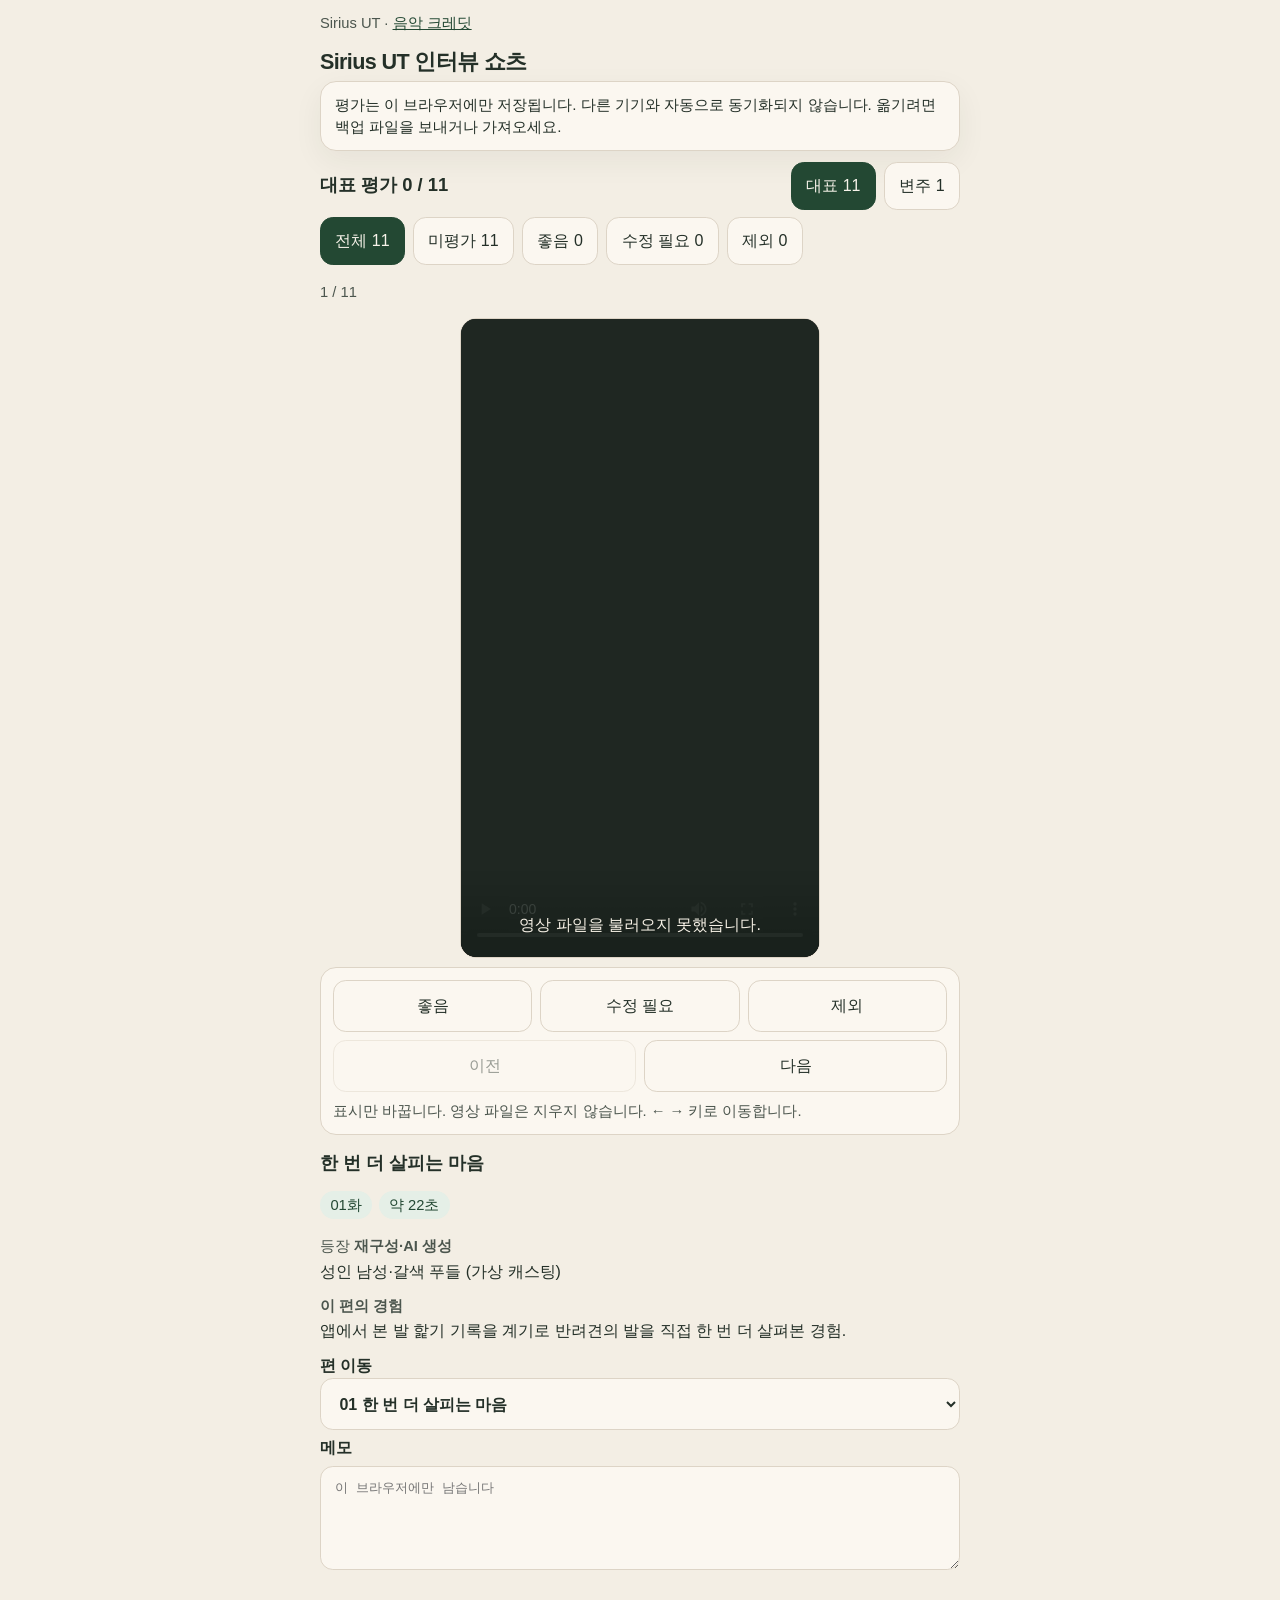
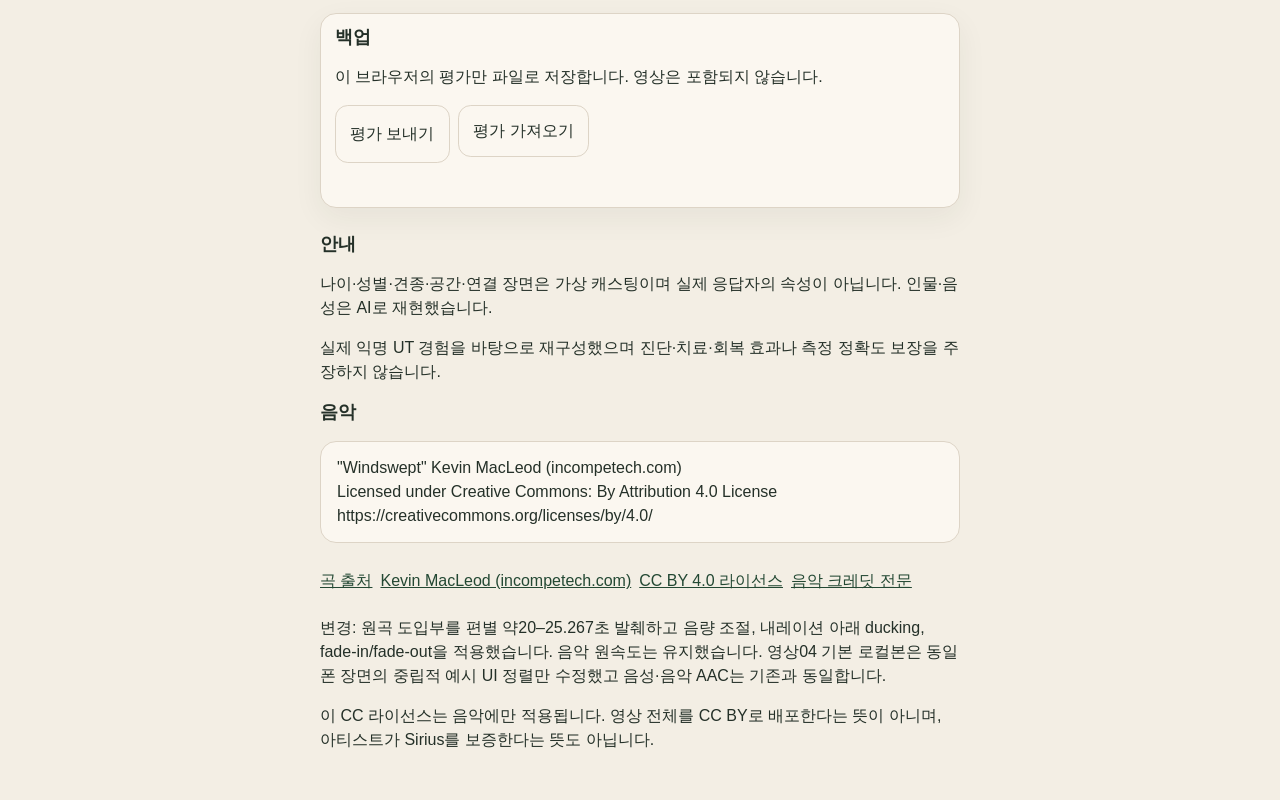
==== index.html @ 9a5b9e8a "Add a static Korean page for reviewing the Sirius UT shorts. Play the 11 representative cuts in the " ====
<!DOCTYPE html>
<html lang="ko">
<head>
  <meta charset="utf-8">
  <meta name="viewport" content="width=device-width, initial-scale=1, viewport-fit=cover">
  <title>시리우스 영상 리뷰</title>
  <meta name="description" content="Sirius UT 인터뷰 쇼츠를 보고 좋음, 수정 필요, 제외로 구분합니다. 평가는 이 브라우저에만 저장됩니다.">
  <link rel="stylesheet" href="css/styles.css">
</head>
<body>
  <a class="skip" href="#player">영상으로 건너뛰기</a>
  <header class="wrap top">
    <p class="eyebrow">Sirius UT · <a href="credits.html">음악 크레딧</a></p>
    <h1 id="product-title">Sirius UT 인터뷰 쇼츠</h1>
    <p class="notice" role="note">평가는 이 브라우저에만 저장됩니다. 다른 기기와 자동으로 동기화되지 않습니다. 옮기려면 백업 파일을 보내거나 가져오세요.</p>
  </header>
  <p id="catalog-error" class="banner wrap" role="alert" hidden></p>
  <main class="wrap">
    <div class="toolbar">
      <h2 id="progress-count">대표 평가 0 / 0</h2>
      <div class="scopes" role="group" aria-label="영상 목록">
        <button type="button" id="scope-representative" aria-pressed="true">대표</button>
        <button type="button" id="scope-variants" aria-pressed="false">변주</button>
      </div>
    </div>
    <div id="filters" class="filters" role="group" aria-label="상태 필터"></div>
    <section class="viewer" aria-labelledby="video-title">
      <p id="position" class="position">0 / 0</p>
      <div class="stage">
        <video id="player" controls playsinline webkit-playsinline preload="metadata"></video>
        <p id="stage-empty" class="stage-empty" hidden>영상을 준비 중입니다.</p>
        <p id="file-error" class="file-error" hidden>영상 파일을 불러오지 못했습니다.</p>
      </div>
      <div class="dock">
        <div id="ratings" class="ratings" role="group" aria-label="평가"></div>
        <div class="nav">
          <button type="button" id="prev">이전</button>
          <button type="button" id="next">다음</button>
        </div>
        <p class="dock-note">표시만 바꿉니다. 영상 파일은 지우지 않습니다. ← → 키로 이동합니다.</p>
      </div>
      <h2 id="video-title">영상을 준비하고 있습니다</h2>
      <p id="badges" class="badges"></p>
      <p class="cast-label">등장 <strong>재구성·AI 생성</strong></p>
      <p id="cast-note"></p>
      <h3 class="cast-label">이 편의 경험</h3>
      <p id="experience"></p>
      <button type="button" id="variant-jump" hidden>햇살 편 보기</button>
      <label for="jump">편 이동
        <select id="jump"></select>
      </label>
      <label for="memo">메모</label>
      <textarea id="memo" maxlength="2000" autocomplete="off" placeholder="이 브라우저에만 남습니다"></textarea>
      <p id="empty-filter" hidden>이 상태의 영상이 없습니다. 다른 필터를 고르세요.</p>
      <p id="live" class="visually-hidden" aria-live="polite"></p>
    </section>
    <section class="backup panel" aria-labelledby="backup-heading">
      <h2 id="backup-heading">백업</h2>
      <p>이 브라우저의 평가만 파일로 저장합니다. 영상은 포함되지 않습니다.</p>
      <div class="backup-actions">
        <button type="button" id="export">평가 보내기</button>
        <label class="file-btn">평가 가져오기
          <input id="import" type="file" accept="application/json,.json">
        </label>
      </div>
      <p id="backup-message" role="status"></p>
    </section>
  </main>
  <footer class="colophon">
    <h2>안내</h2>
    <p id="casting-notice">나이·성별·견종·공간·연결 장면은 가상 캐스팅이며 실제 응답자의 속성이 아닙니다. 인물·음성은 AI로 재현했습니다.</p>
    <p id="factual-notice">실제 익명 UT 경험을 바탕으로 재구성했으며 진단·치료·회복 효과나 측정 정확도 보장을 주장하지 않습니다.</p>
    <h2>음악</h2>
    <p class="credit-required">"Windswept" Kevin MacLeod (incompetech.com)
Licensed under Creative Commons: By Attribution 4.0 License
https://creativecommons.org/licenses/by/4.0/</p>
    <ul class="credit-links">
      <li><a href="https://incompetech.com/music/royalty-free/index.html?isrc=USUAN1100757">곡 출처</a></li>
      <li><a href="https://incompetech.com/">Kevin MacLeod (incompetech.com)</a></li>
      <li><a href="https://creativecommons.org/licenses/by/4.0/">CC BY 4.0 라이선스</a></li>
      <li><a href="credits.html">음악 크레딧 전문</a></li>
    </ul>
    <p>변경: 원곡 도입부를 편별 약20–25.267초 발췌하고 음량 조절, 내레이션 아래 ducking, fade-in/fade-out을 적용했습니다. 음악 원속도는 유지했습니다. 영상04 기본 로컬본은 동일 폰 장면의 중립적 예시 UI 정렬만 수정했고 음성·음악 AAC는 기존과 동일합니다.</p>
    <p>이 CC 라이선스는 음악에만 적용됩니다. 영상 전체를 CC BY로 배포한다는 뜻이 아니며, 아티스트가 Sirius를 보증한다는 뜻도 아닙니다.</p>
  </footer>
  <script type="module" src="js/app.js"></script>
</body>
</html>
---- css/styles.css ----
:root {
  color-scheme: light;
  --cream: #f3eee4;
  --paper: #fbf7f0;
  --ink: #243028;
  --muted: #4c564e;
  --line: #ddd4c6;
  --sage: #234833;
  --sage-soft: #e5efe7;
  --amber: #6b3f12;
  --amber-soft: #f6ead7;
  --clay: #6a3330;
  --clay-soft: #f6e5e1;
  --stage: #1d2620;
  --focus: #163828;
  --shadow: 0 10px 30px rgba(36, 48, 40, 0.06);
}

* { box-sizing: border-box; }

body {
  margin: 0;
  background: var(--cream);
  color: var(--ink);
  font-family: "Apple SD Gothic Neo", "Noto Sans KR", "Malgun Gothic", sans-serif;
  font-size: 1rem;
  line-height: 1.5;
  padding:
    max(0.75rem, env(safe-area-inset-top))
    max(1rem, env(safe-area-inset-right))
    max(1.5rem, env(safe-area-inset-bottom))
    max(1rem, env(safe-area-inset-left));
}

body.credits-page {
  padding-bottom: max(2rem, env(safe-area-inset-bottom));
}

.wrap {
  width: min(100%, 40rem);
  margin: 0 auto;
}

a { color: var(--sage); }

a:hover { text-decoration-thickness: 2px; }

.skip {
  position: absolute;
  left: 0.75rem;
  top: 0.75rem;
  transform: translateY(-160%);
  background: var(--paper);
  color: var(--ink);
  padding: 0.6rem 0.9rem;
  border-radius: 0.6rem;
  z-index: 5;
}

.skip:focus { transform: none; }

h1, h2, h3, p { margin-top: 0; }

h1 {
  margin-bottom: 0.35rem;
  font-size: 1.35rem;
  line-height: 1.25;
  letter-spacing: -0.03em;
}

h2 { font-size: 1.15rem; line-height: 1.35; }

.eyebrow, .position, .cast-label, .dock-note, .credit-label {
  color: var(--muted);
  font-size: 0.92rem;
}

.notice, .banner, .panel, .credit, .stage {
  border: 1px solid var(--line);
  border-radius: 1rem;
}

.notice, .panel, .credit {
  background: var(--paper);
  box-shadow: var(--shadow);
}

.notice, .banner, .panel { padding: 0.7rem 0.85rem; }

.notice { margin-bottom: 0.65rem; font-size: 0.95rem; }

.banner {
  background: var(--clay-soft);
  color: var(--clay);
}

.toolbar {
  display: flex;
  align-items: center;
  justify-content: space-between;
  gap: 0.5rem;
  margin-bottom: 0.45rem;
}

.toolbar h2 { margin: 0; }

.scopes, .filters, .backup-actions, .nav, .credit-links {
  display: flex;
  flex-wrap: wrap;
  gap: 0.5rem;
}

.scopes { margin: 0; }

.filters { margin-bottom: 0.35rem; }

button, .file-btn, select {
  font: inherit;
  color: var(--ink);
  background: var(--paper);
  border: 1px solid var(--line);
  border-radius: 0.8rem;
  min-height: 3.25rem;
  padding: 0.65rem 0.9rem;
}

button { cursor: pointer; }

button:disabled, select:disabled {
  cursor: not-allowed;
  opacity: 0.45;
}

.chip, .scopes button { min-height: 3rem; flex: 0 0 auto; }

button[aria-pressed="true"] {
  background: var(--sage);
  border-color: var(--sage);
  color: #f7f3ea;
}

.viewer { margin-top: 1rem; }

.stage {
  width: 100%;
  max-width: 22.5rem;
  aspect-ratio: 9 / 16;
  margin: 0.25rem auto 0.6rem;
  background: var(--stage);
  position: relative;
  overflow: hidden;
}

video {
  width: 100%;
  height: 100%;
  object-fit: contain;
  background: var(--stage);
}

video:not([hidden]) { display: block; }

.stage-empty:not([hidden]),
.file-error:not([hidden]) {
  position: absolute;
  inset: 0;
  display: grid;
  place-items: center;
  margin: 0;
  padding: 1.25rem;
  text-align: center;
  color: #f4efe4;
}

.file-error {
  background: rgba(29, 38, 32, 0.88);
  align-content: end;
  padding-bottom: 4.5rem;
}

.badges { display: flex; flex-wrap: wrap; gap: 0.4rem; }

.badge {
  background: var(--sage-soft);
  color: var(--sage);
  border-radius: 999px;
  padding: 0.2rem 0.65rem;
  font-size: 0.92rem;
}

.cast-label { margin-bottom: 0.15rem; }

#cast-note, #experience { margin-bottom: 0.7rem; }

#experience { color: var(--ink); }

#variant-jump { width: 100%; margin-bottom: 0.9rem; }

label { display: block; font-weight: 650; margin-bottom: 0.35rem; }

textarea, select { width: 100%; }

textarea {
  min-height: 6.5rem;
  padding: 0.8rem 0.9rem;
  border-radius: 0.8rem;
  border: 1px solid var(--line);
  background: var(--paper);
  color: var(--ink);
  resize: vertical;
  margin-bottom: 1rem;
}

.backup { margin: 1.25rem 0 1.5rem; }

.file-btn {
  display: inline-flex;
  align-items: center;
  justify-content: center;
}

.file-btn input {
  position: absolute;
  width: 1px;
  height: 1px;
  overflow: hidden;
  clip: rect(0 0 0 0);
}

#backup-message { min-height: 1.4rem; margin: 0.7rem 0 0; }

#backup-message.is-error { color: var(--clay); }

.dock {
  position: static;
  margin: 0 0 1rem;
  padding: 0.75rem;
  background: var(--paper);
  border: 1px solid var(--line);
  border-radius: 1rem;
}

.ratings, .nav { display: grid; gap: 0.5rem; }

.nav { grid-template-columns: 1fr 1fr; margin-top: 0.5rem; }

.rate-good[aria-pressed="true"] { background: var(--sage); border-color: var(--sage); color: #f7f3ea; }
.rate-revise[aria-pressed="true"] { background: var(--amber); border-color: var(--amber); color: #f7f3ea; }
.rate-exclude[aria-pressed="true"] { background: var(--clay); border-color: var(--clay); color: #f7f3ea; }

.dock-note { margin: 0.45rem 0 0; }

.colophon, .credits-main { width: min(100%, 40rem); margin: 0 auto; }

.colophon { padding-bottom: 0.5rem; }

.credit-required {
  white-space: pre-line;
  background: var(--paper);
  border: 1px solid var(--line);
  border-radius: 1rem;
  padding: 0.9rem 1rem;
}

.credit-links { padding: 0; margin: 0 0 0.8rem; list-style: none; }

.credit-links a, .text-link, .credits-main a {
  display: inline-flex;
  align-items: center;
  min-height: 2.75rem;
}

.credit {
  padding: 1rem;
  margin-bottom: 0.8rem;
}

.credit h2 { margin-bottom: 0.4rem; }

blockquote {
  margin: 0.8rem 0 0;
  white-space: pre-line;
  background: var(--sage-soft);
  border-radius: 0.8rem;
  padding: 0.8rem 0.9rem;
}

:focus-visible {
  outline: 3px solid var(--focus);
  outline-offset: 2px;
}

.visually-hidden {
  position: absolute;
  width: 1px;
  height: 1px;
  padding: 0;
  margin: -1px;
  overflow: hidden;
  clip: rect(0 0 0 0);
  white-space: nowrap;
  border: 0;
}

.ratings { grid-template-columns: repeat(3, minmax(0, 1fr)); }

@media (max-width: 379px) {
  h1 { font-size: 1.2rem; }
  .toolbar { flex-wrap: wrap; }
  .scopes { width: 100%; display: grid; grid-template-columns: 1fr 1fr; }
}

@media (prefers-reduced-motion: reduce) {
  * { scroll-behavior: auto !important; }
}
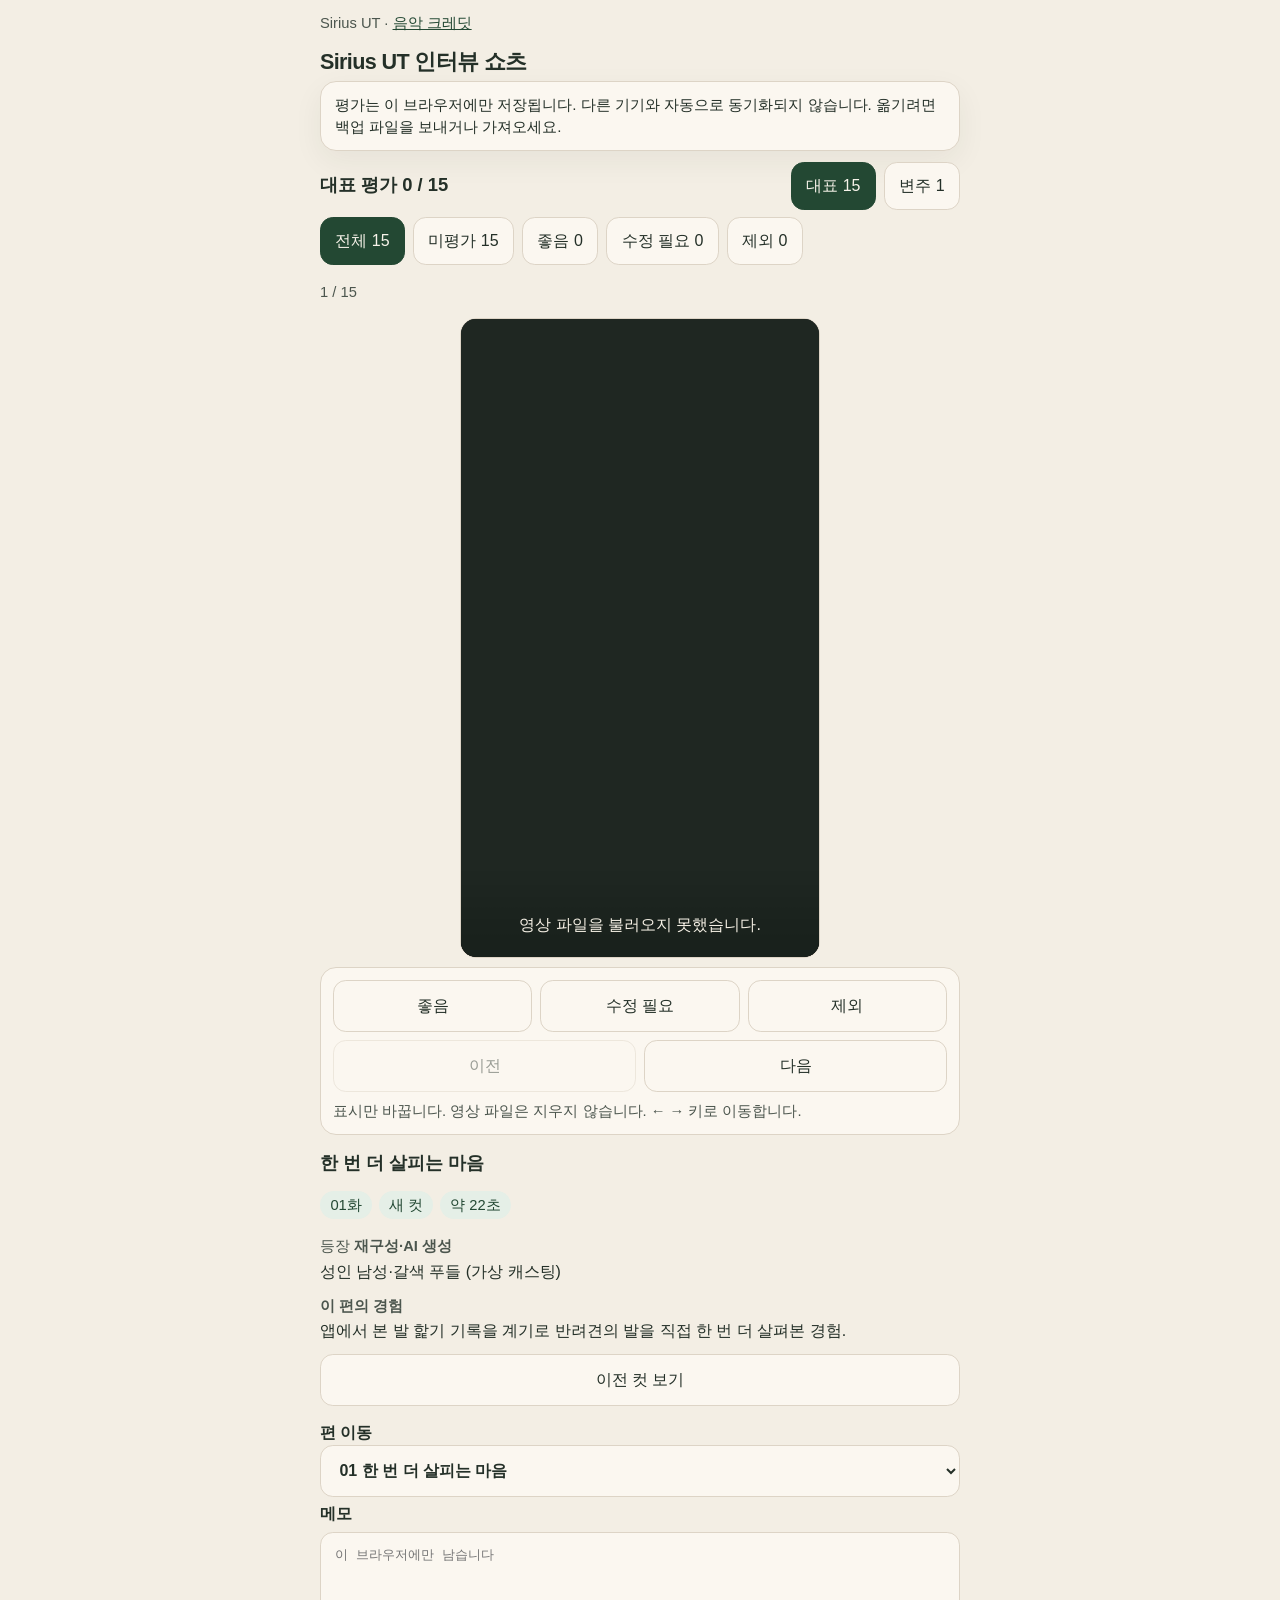
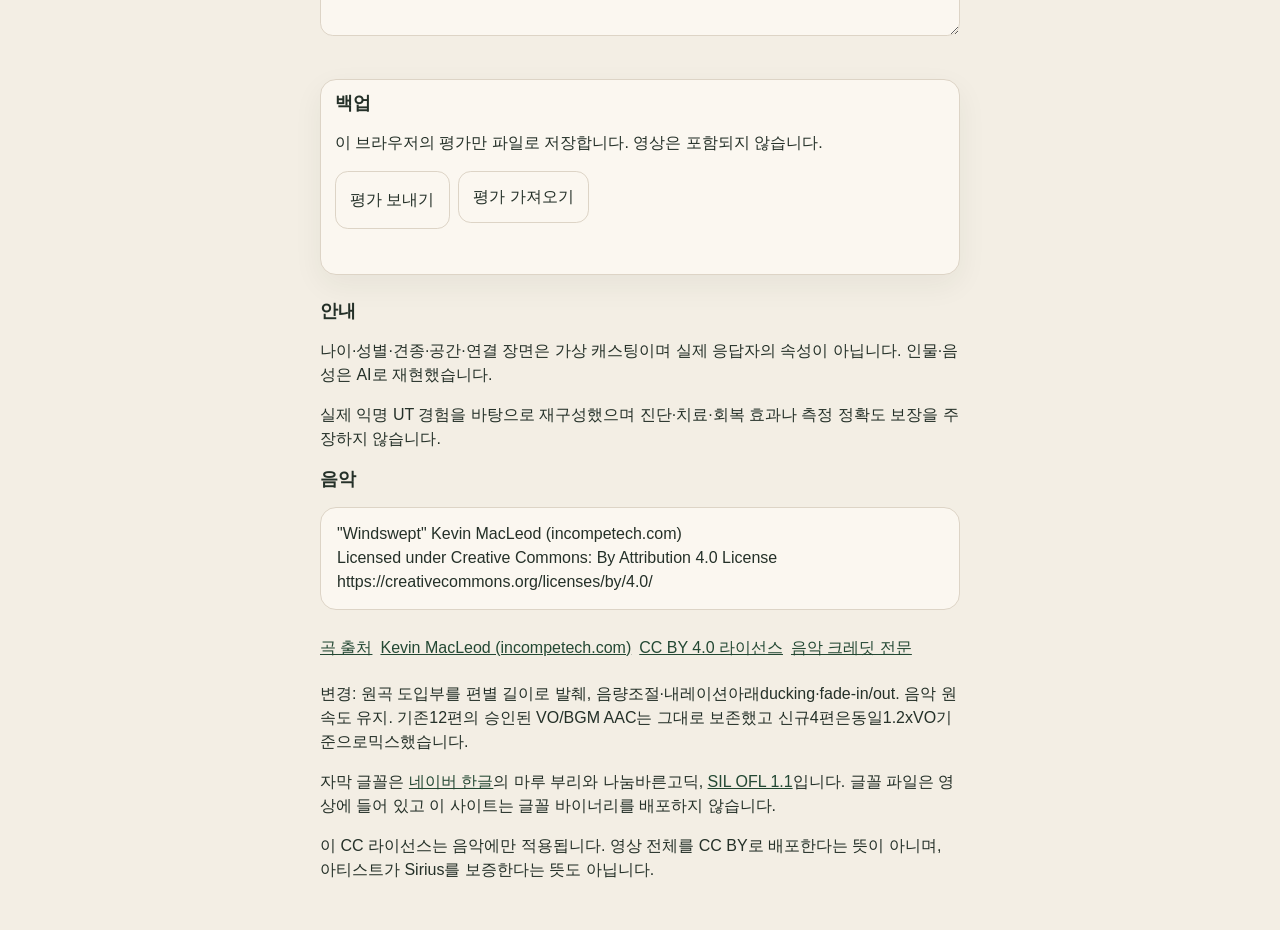
==== commit 7bf547d4: "Refresh the review list with 15 exhibition cuts and the sunlight variant. New versions stay unrated." ====
--- a/index.html
+++ b/index.html
@@ -46,6 +46,7 @@
       <h3 class="cast-label">이 편의 경험</h3>
       <p id="experience"></p>
       <button type="button" id="variant-jump" hidden>햇살 편 보기</button>
+      <button type="button" id="archive-jump" hidden>이전 컷 보기</button>
       <label for="jump">편 이동
         <select id="jump"></select>
       </label>
@@ -80,7 +81,8 @@
       <li><a href="https://creativecommons.org/licenses/by/4.0/">CC BY 4.0 라이선스</a></li>
       <li><a href="credits.html">음악 크레딧 전문</a></li>
     </ul>
-    <p>변경: 원곡 도입부를 편별 약20–25.267초 발췌하고 음량 조절, 내레이션 아래 ducking, fade-in/fade-out을 적용했습니다. 음악 원속도는 유지했습니다. 영상04 기본 로컬본은 동일 폰 장면의 중립적 예시 UI 정렬만 수정했고 음성·음악 AAC는 기존과 동일합니다.</p>
+    <p>변경: 원곡 도입부를 편별 길이로 발췌, 음량조절·내레이션아래ducking·fade-in/out. 음악 원속도 유지. 기존12편의 승인된 VO/BGM AAC는 그대로 보존했고 신규4편은동일1.2xVO기준으로믹스했습니다.</p>
+    <p>자막 글꼴은 <a href="https://hangeul.naver.com/font">네이버 한글</a>의 마루 부리와 나눔바른고딕, <a href="https://help.naver.com/support/contents/contents.help?serviceNo=1074&amp;categoryNo=3497">SIL OFL 1.1</a>입니다. 글꼴 파일은 영상에 들어 있고 이 사이트는 글꼴 바이너리를 배포하지 않습니다.</p>
     <p>이 CC 라이선스는 음악에만 적용됩니다. 영상 전체를 CC BY로 배포한다는 뜻이 아니며, 아티스트가 Sirius를 보증한다는 뜻도 아닙니다.</p>
   </footer>
   <script type="module" src="js/app.js"></script>
--- a/css/styles.css
+++ b/css/styles.css
@@ -194,7 +194,7 @@
 
 #experience { color: var(--ink); }
 
-#variant-jump { width: 100%; margin-bottom: 0.9rem; }
+#variant-jump, #archive-jump { width: 100%; margin-bottom: 0.9rem; }
 
 label { display: block; font-weight: 650; margin-bottom: 0.35rem; }
 
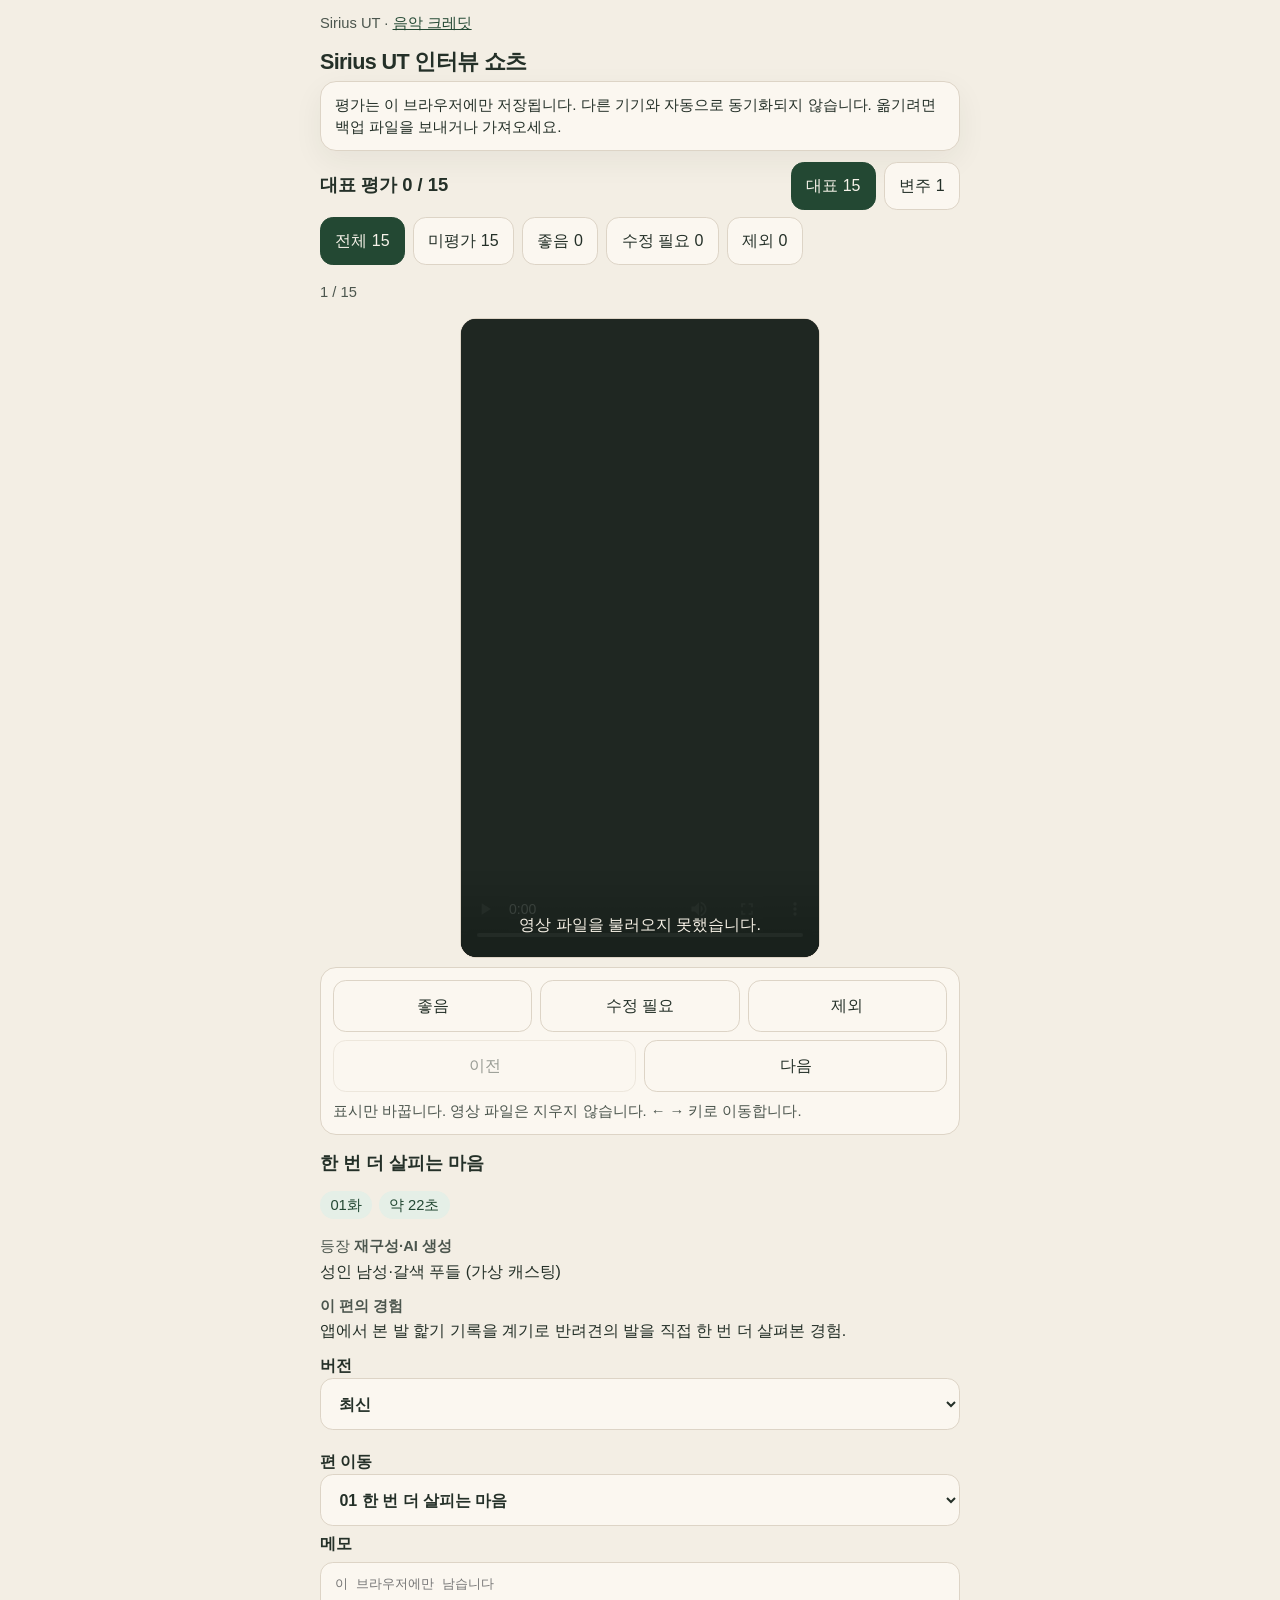
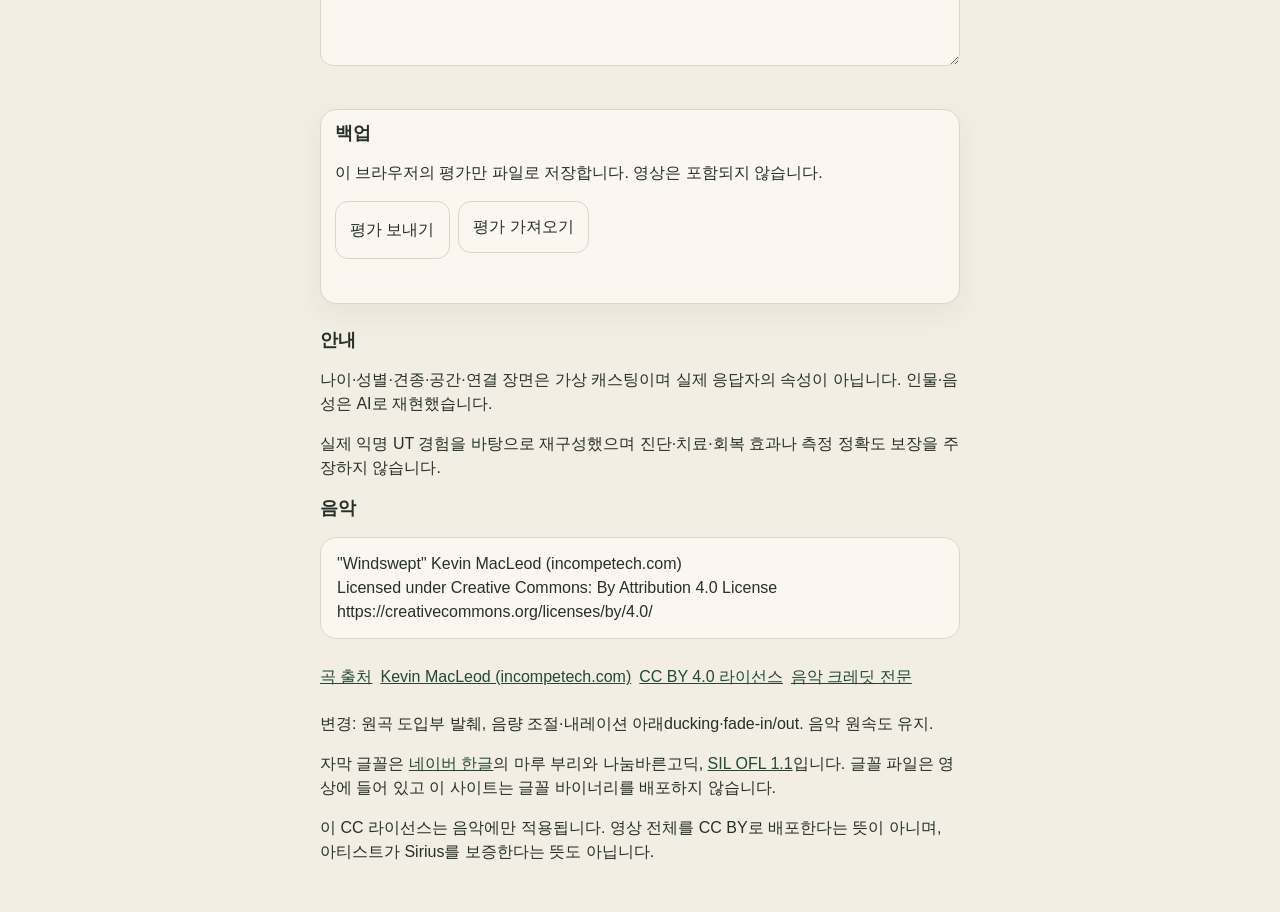
==== commit 831b46e1: "Point the review list at the clean_v3 cuts. The 15 representative shorts and the sunlight variant st" ====
--- a/index.html
+++ b/index.html
@@ -46,7 +46,9 @@
       <h3 class="cast-label">이 편의 경험</h3>
       <p id="experience"></p>
       <button type="button" id="variant-jump" hidden>햇살 편 보기</button>
-      <button type="button" id="archive-jump" hidden>이전 컷 보기</button>
+      <label id="cut-wrap" for="cut" hidden>버전
+        <select id="cut"></select>
+      </label>
       <label for="jump">편 이동
         <select id="jump"></select>
       </label>
@@ -81,7 +83,7 @@
       <li><a href="https://creativecommons.org/licenses/by/4.0/">CC BY 4.0 라이선스</a></li>
       <li><a href="credits.html">음악 크레딧 전문</a></li>
     </ul>
-    <p>변경: 원곡 도입부를 편별 길이로 발췌, 음량조절·내레이션아래ducking·fade-in/out. 음악 원속도 유지. 기존12편의 승인된 VO/BGM AAC는 그대로 보존했고 신규4편은동일1.2xVO기준으로믹스했습니다.</p>
+    <p>변경: 원곡 도입부 발췌, 음량 조절·내레이션 아래ducking·fade-in/out. 음악 원속도 유지.</p>
     <p>자막 글꼴은 <a href="https://hangeul.naver.com/font">네이버 한글</a>의 마루 부리와 나눔바른고딕, <a href="https://help.naver.com/support/contents/contents.help?serviceNo=1074&amp;categoryNo=3497">SIL OFL 1.1</a>입니다. 글꼴 파일은 영상에 들어 있고 이 사이트는 글꼴 바이너리를 배포하지 않습니다.</p>
     <p>이 CC 라이선스는 음악에만 적용됩니다. 영상 전체를 CC BY로 배포한다는 뜻이 아니며, 아티스트가 Sirius를 보증한다는 뜻도 아닙니다.</p>
   </footer>
--- a/css/styles.css
+++ b/css/styles.css
@@ -194,7 +194,7 @@
 
 #experience { color: var(--ink); }
 
-#variant-jump, #archive-jump { width: 100%; margin-bottom: 0.9rem; }
+#variant-jump, #cut { width: 100%; margin-bottom: 0.9rem; }
 
 label { display: block; font-weight: 650; margin-bottom: 0.35rem; }
 
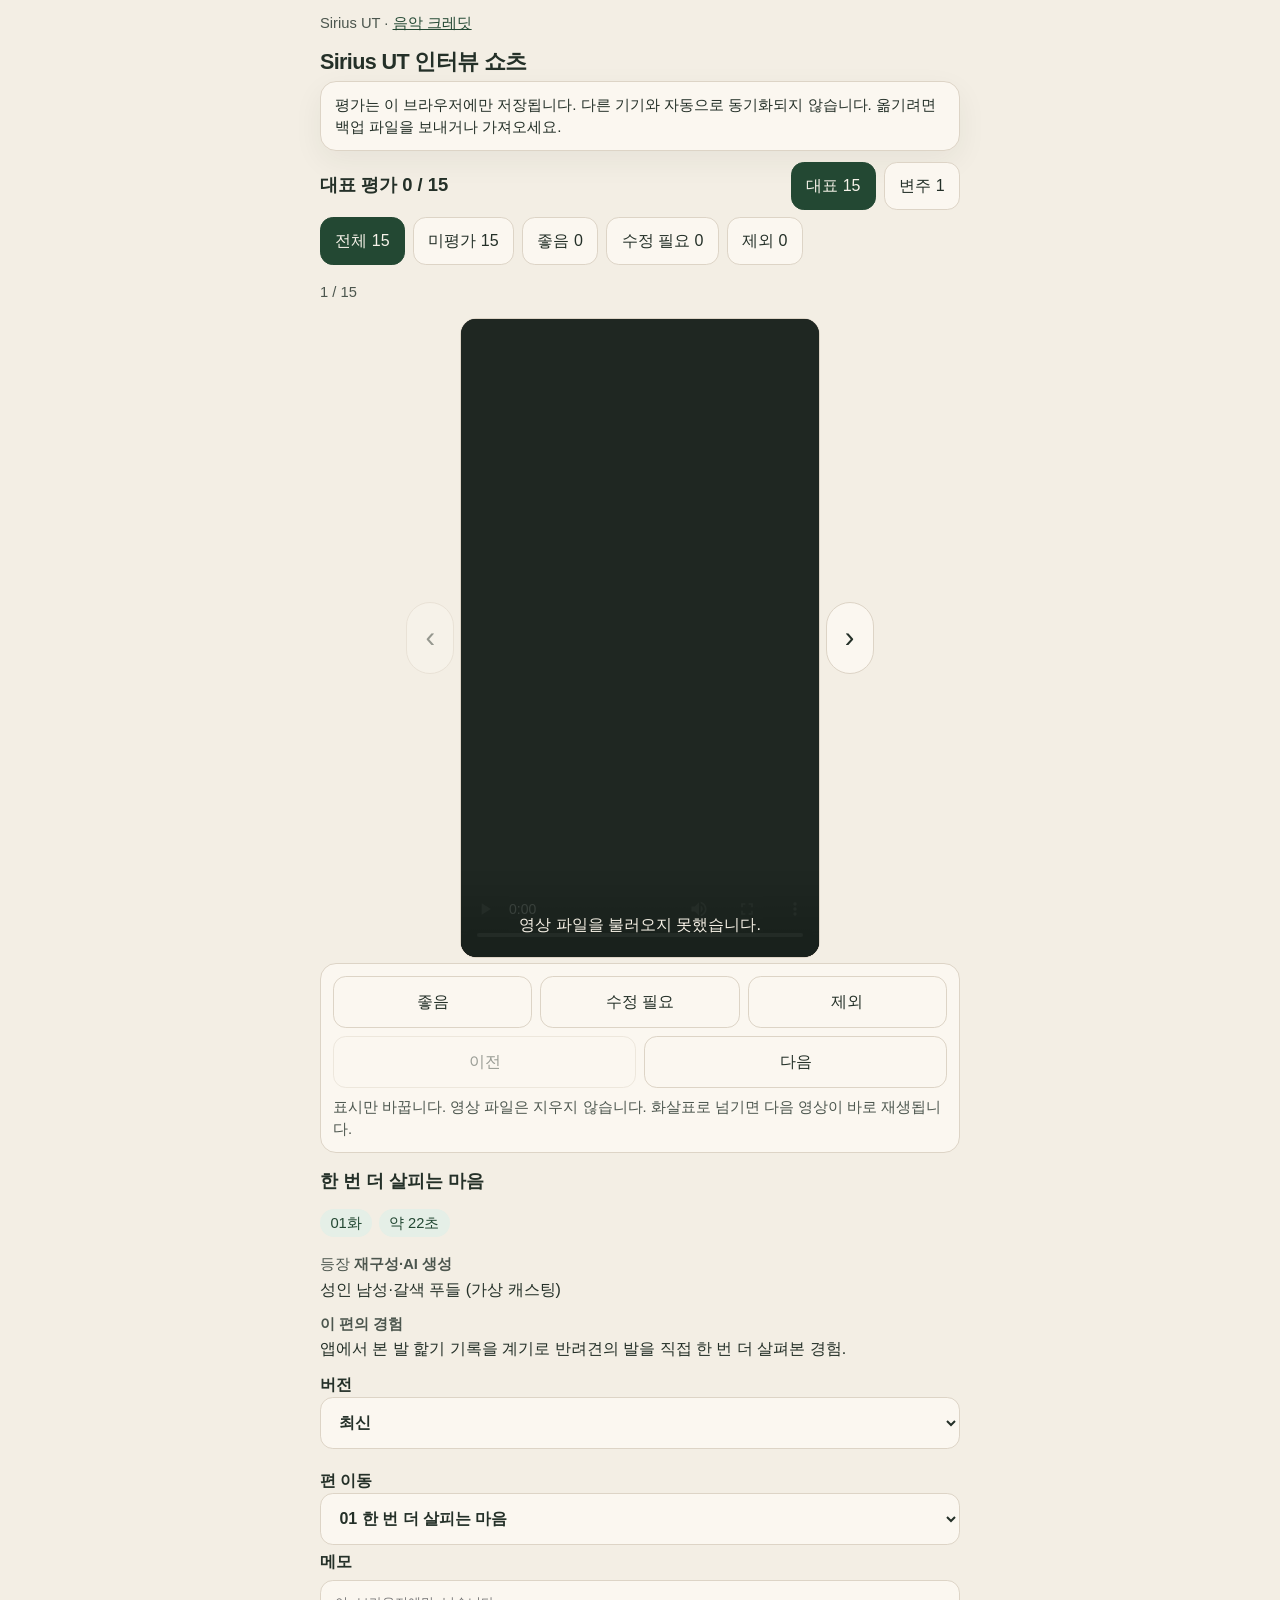
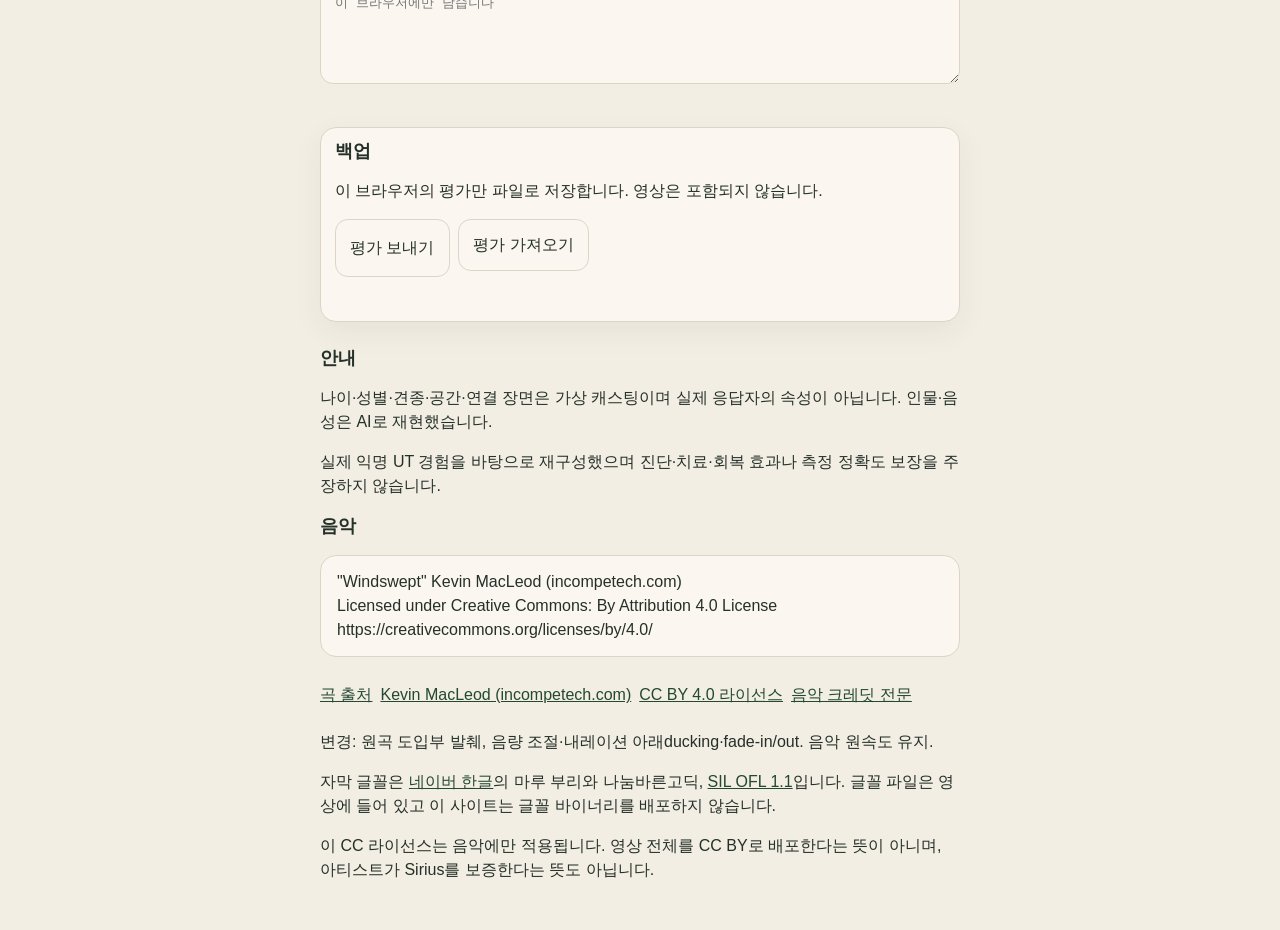
==== commit aa65897a: "Play the next short when the side arrows move the list. The arrows sit beside the video. A move star" ====
--- a/index.html
+++ b/index.html
@@ -26,18 +26,23 @@
     <div id="filters" class="filters" role="group" aria-label="상태 필터"></div>
     <section class="viewer" aria-labelledby="video-title">
       <p id="position" class="position">0 / 0</p>
-      <div class="stage">
-        <video id="player" controls playsinline webkit-playsinline preload="metadata"></video>
-        <p id="stage-empty" class="stage-empty" hidden>영상을 준비 중입니다.</p>
-        <p id="file-error" class="file-error" hidden>영상 파일을 불러오지 못했습니다.</p>
+      <div class="stage-row">
+        <button type="button" id="side-prev" class="side-arrow" aria-label="이전 영상"><span aria-hidden="true">‹</span></button>
+        <div class="stage">
+          <video id="player" controls playsinline webkit-playsinline preload="metadata"></video>
+          <p id="stage-empty" class="stage-empty" hidden>영상을 준비 중입니다.</p>
+          <p id="file-error" class="file-error" hidden>영상 파일을 불러오지 못했습니다.</p>
+        </div>
+        <button type="button" id="side-next" class="side-arrow" aria-label="다음 영상"><span aria-hidden="true">›</span></button>
       </div>
+      <p id="play-hint" class="play-hint" hidden>자동 재생이 막혔습니다. 재생 버튼을 눌러 주세요.</p>
       <div class="dock">
         <div id="ratings" class="ratings" role="group" aria-label="평가"></div>
         <div class="nav">
           <button type="button" id="prev">이전</button>
           <button type="button" id="next">다음</button>
         </div>
-        <p class="dock-note">표시만 바꿉니다. 영상 파일은 지우지 않습니다. ← → 키로 이동합니다.</p>
+        <p class="dock-note">표시만 바꿉니다. 영상 파일은 지우지 않습니다. 화살표로 넘기면 다음 영상이 바로 재생됩니다.</p>
       </div>
       <h2 id="video-title">영상을 준비하고 있습니다</h2>
       <p id="badges" class="badges"></p>
--- a/css/styles.css
+++ b/css/styles.css
@@ -141,14 +141,40 @@
 
 .viewer { margin-top: 1rem; }
 
+.stage-row {
+  display: flex;
+  align-items: center;
+  justify-content: center;
+  gap: 0.35rem;
+  margin: 0.25rem 0 0.35rem;
+}
+
+.side-arrow {
+  flex: 0 0 3rem;
+  width: 3rem;
+  min-height: 4.5rem;
+  padding: 0;
+  border-radius: 999px;
+  font-size: 1.8rem;
+  line-height: 1;
+}
+
 .stage {
-  width: 100%;
+  width: auto;
+  flex: 1 1 auto;
+  min-width: 0;
   max-width: 22.5rem;
   aspect-ratio: 9 / 16;
-  margin: 0.25rem auto 0.6rem;
+  margin: 0;
   background: var(--stage);
   position: relative;
   overflow: hidden;
+}
+
+.play-hint {
+  margin: 0 0 0.6rem;
+  color: var(--clay);
+  text-align: center;
 }
 
 video {
